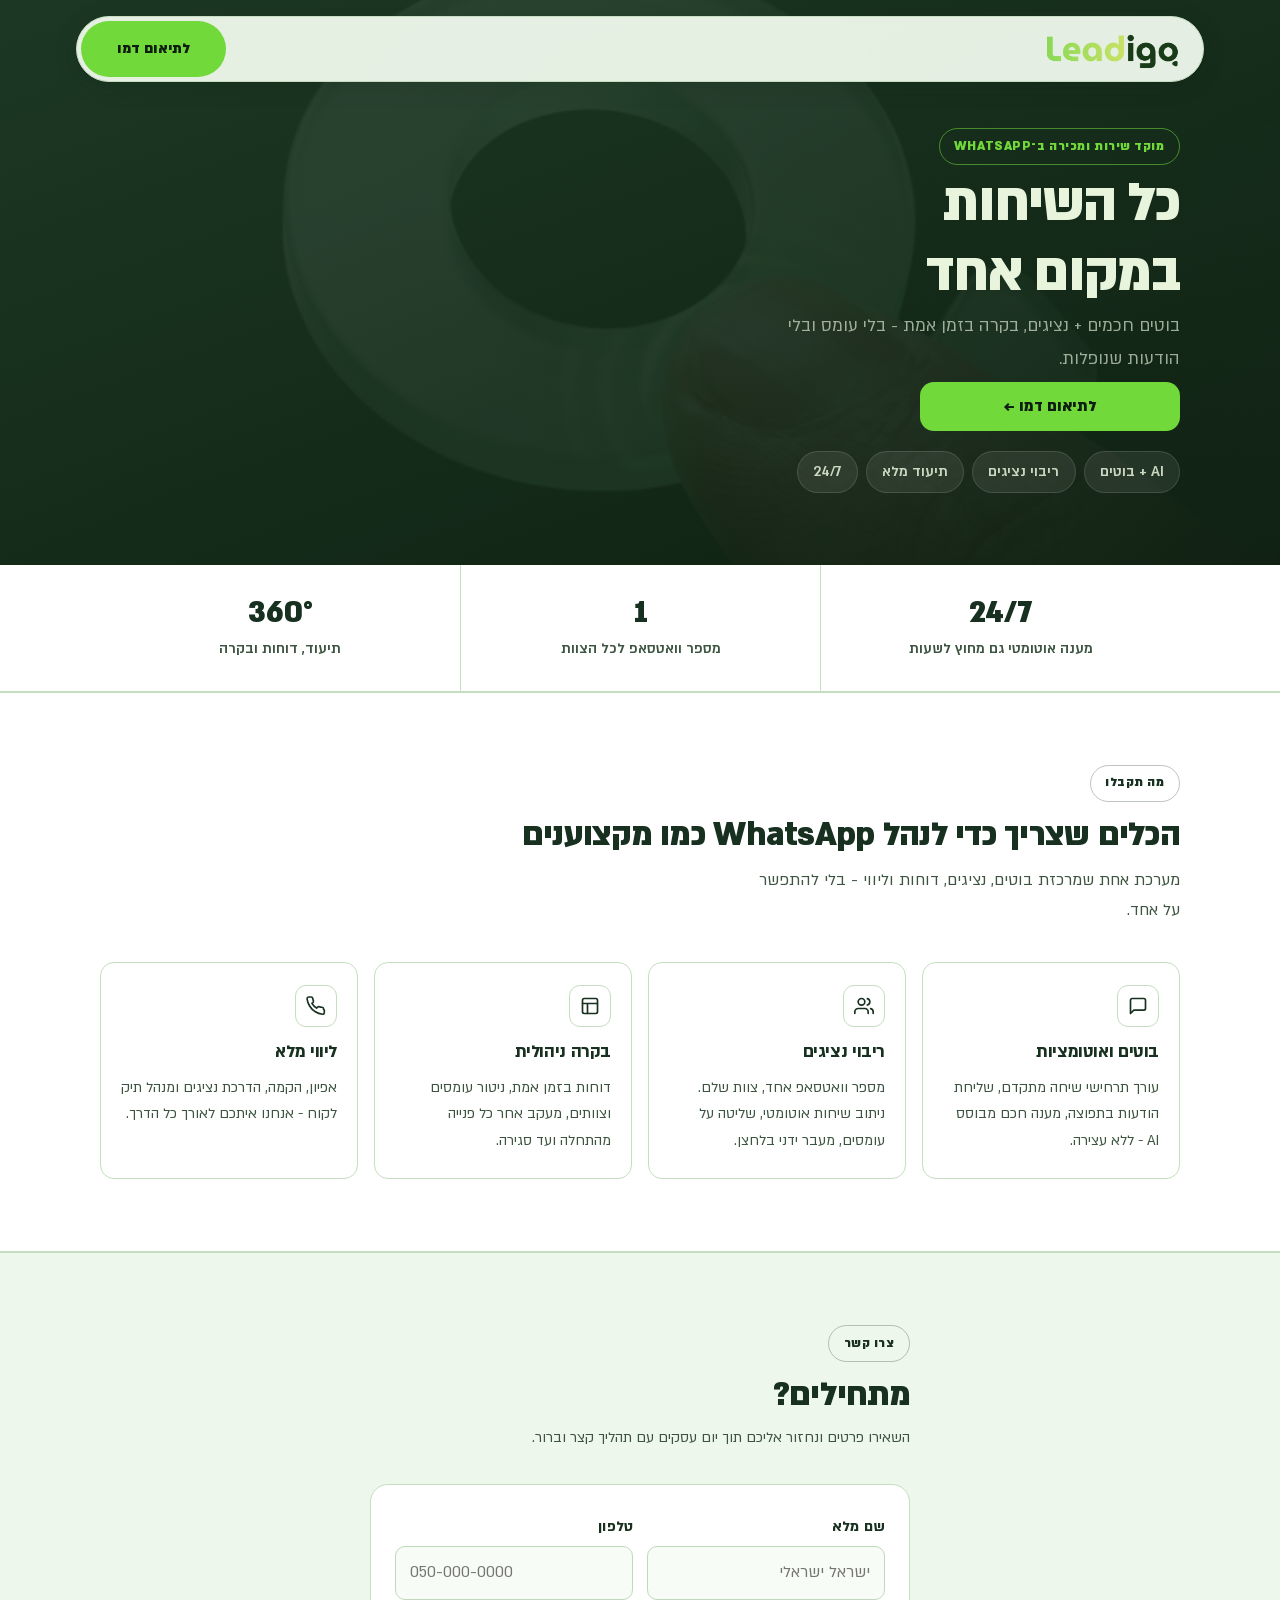
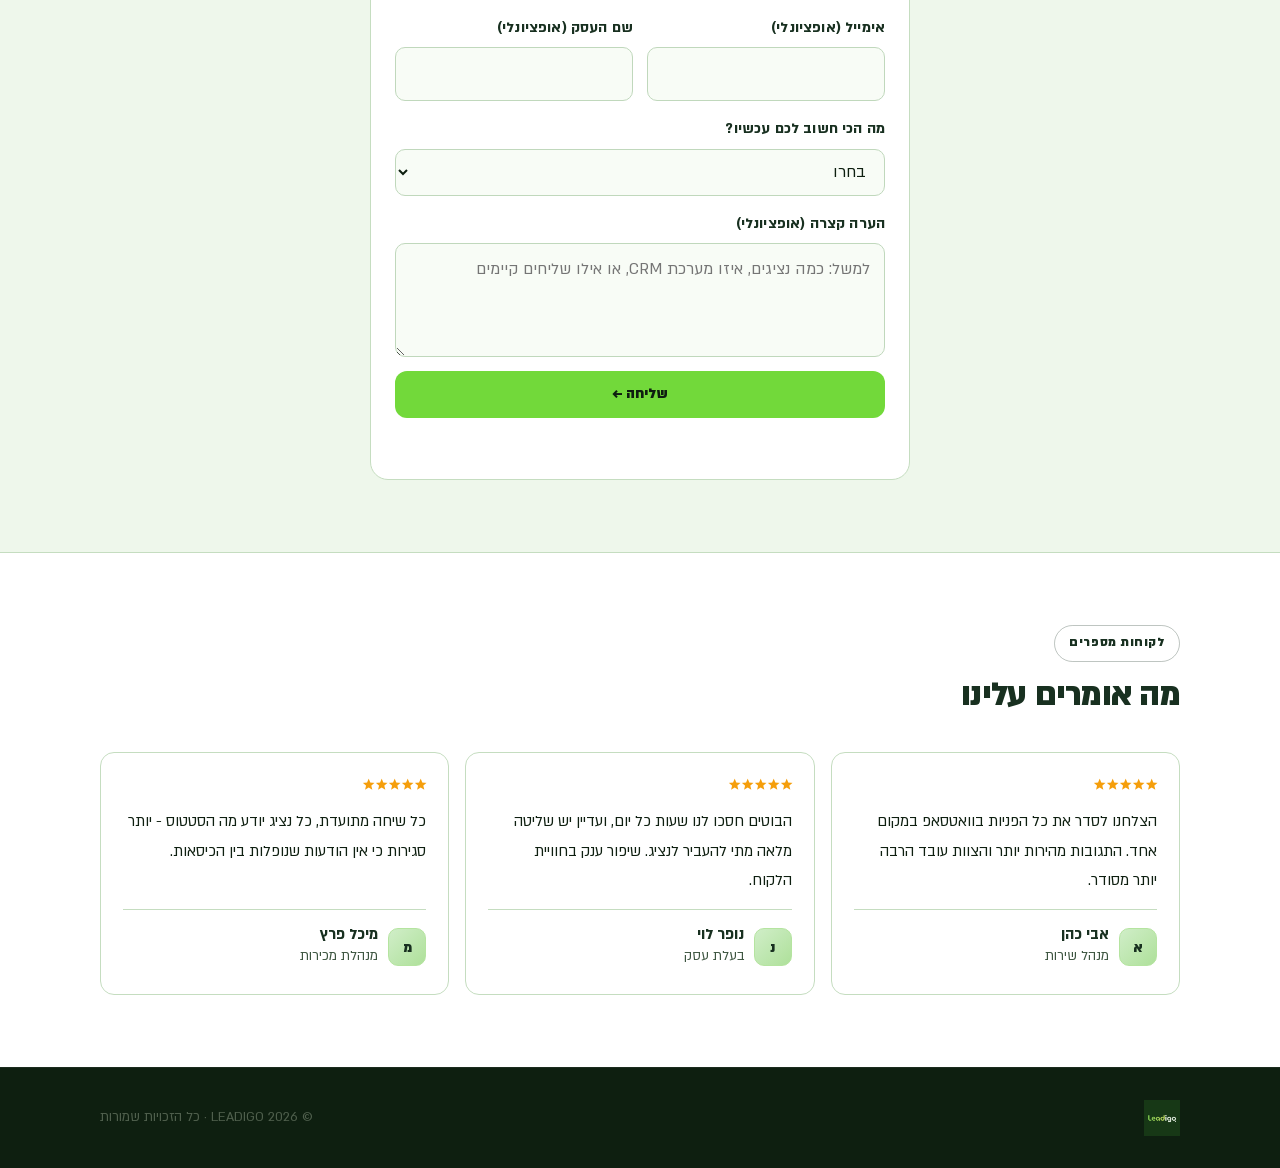
==== index.html @ 232fa050 "restructure: flatten develop_folder/Leadigo/ to repo root Files were nested two levels deep under de" ====
<!DOCTYPE html>
<html lang="he" dir="rtl">
  <head>
    <meta charset="UTF-8" />
    <meta name="viewport" content="width=device-width, initial-scale=1.0" />
    <meta name="description" content="LEADIGO - מערכת חכמה לניהול שירות ומכירה ב-WhatsApp: בוטים, אוטומציות, ריבוי נציגים, שליטה ובקרה." />
    <title>LEADIGO | מערכת לניהול שירות ומכירה ב-WhatsApp</title>
    <link rel="icon" type="image/png" href="images/brand/logo_icon_on_white.png" />
    <link rel="preconnect" href="https://fonts.googleapis.com" />
    <link rel="preconnect" href="https://fonts.gstatic.com" crossorigin />
    <link href="https://fonts.googleapis.com/css2?family=Heebo:wght@400;500;600;700;800;900&display=swap" rel="stylesheet" />
    <link rel="stylesheet" href="css/styles.css" />
  </head>
  <body>
    <a class="skip-link" href="#main">דלג לתוכן</a>

    <!-- ── Header ── -->
    <header class="site-header">
      <div class="header__inner">
        <a class="logo" href="/" aria-label="LEADIGO">
          <img class="logo__wordmark" src="images/brand/logo_wordmark_color.png" alt="Leadigo" />
        </a>
        <a class="btn btn--primary btn--sm" href="#lead">לתיאום דמו</a>
      </div>
    </header>

    <main id="main">

      <!-- ── Hero ── -->
      <section class="hero" aria-labelledby="hero-title">
        <div class="container hero__inner">
          <div class="hero__content">
            <p class="eyebrow">מוקד שירות ומכירה ב־WhatsApp</p>
            <h1 id="hero-title">כל השיחות<br>במקום אחד</h1>
            <p class="hero__sub">בוטים חכמים + נציגים, בקרה בזמן אמת - בלי עומס ובלי הודעות שנופלות.</p>
            <a class="btn btn--primary btn--hero" href="#lead">לתיאום דמו ←</a>
            <ul class="hero__chips" role="list">
              <li>AI + בוטים</li>
              <li>ריבוי נציגים</li>
              <li>תיעוד מלא</li>
              <li>24/7</li>
            </ul>
          </div>
        </div>
      </section>

      <!-- ── Stats ── -->
      <section class="stats-bar" aria-label="מספרי מפתח">
        <div class="container stats-bar__row">
          <div class="stat-item">
            <span class="stat-item__num">24/7</span>
            <span class="stat-item__label">מענה אוטומטי גם מחוץ לשעות</span>
          </div>
          <div class="stat-item">
            <span class="stat-item__num">1</span>
            <span class="stat-item__label">מספר וואטסאפ לכל הצוות</span>
          </div>
          <div class="stat-item">
            <span class="stat-item__num">360°</span>
            <span class="stat-item__label">תיעוד, דוחות ובקרה</span>
          </div>
        </div>
      </section>

      <!-- ── Features ── -->
      <section class="section features" aria-labelledby="features-title">
        <div class="container">
          <p class="eyebrow eyebrow--dark">מה תקבלו</p>
          <h2 id="features-title">הכלים שצריך כדי לנהל WhatsApp כמו מקצוענים</h2>
          <p class="section__sub">מערכת אחת שמרכזת בוטים, נציגים, דוחות וליווי - בלי להתפשר על אחד.</p>
          <div class="features__grid">

            <article class="feat-card">
              <div class="feat-card__icon-wrap">
                <svg viewBox="0 0 24 24" fill="none" stroke="currentColor" stroke-width="2" stroke-linecap="round" stroke-linejoin="round" aria-hidden="true"><path d="M21 15a2 2 0 0 1-2 2H7l-4 4V5a2 2 0 0 1 2-2h14a2 2 0 0 1 2 2z"/></svg>
              </div>
              <h3>בוטים ואוטומציות</h3>
              <p>עורך תרחישי שיחה מתקדם, שליחת הודעות בתפוצה, מענה חכם מבוסס AI - ללא עצירה.</p>
            </article>

            <article class="feat-card">
              <div class="feat-card__icon-wrap">
                <svg viewBox="0 0 24 24" fill="none" stroke="currentColor" stroke-width="2" stroke-linecap="round" stroke-linejoin="round" aria-hidden="true"><path d="M17 21v-2a4 4 0 0 0-4-4H5a4 4 0 0 0-4 4v2"/><circle cx="9" cy="7" r="4"/><path d="M23 21v-2a4 4 0 0 0-3-3.87M16 3.13a4 4 0 0 1 0 7.75"/></svg>
              </div>
              <h3>ריבוי נציגים</h3>
              <p>מספר וואטסאפ אחד, צוות שלם. ניתוב שיחות אוטומטי, שליטה על עומסים, מעבר ידני בלחצן.</p>
            </article>

            <article class="feat-card">
              <div class="feat-card__icon-wrap">
                <svg viewBox="0 0 24 24" fill="none" stroke="currentColor" stroke-width="2" stroke-linecap="round" stroke-linejoin="round" aria-hidden="true"><rect x="3" y="3" width="18" height="18" rx="2"/><path d="M3 9h18M9 21V9"/></svg>
              </div>
              <h3>בקרה ניהולית</h3>
              <p>דוחות בזמן אמת, ניטור עומסים וצוותים, מעקב אחר כל פנייה מהתחלה ועד סגירה.</p>
            </article>

            <article class="feat-card">
              <div class="feat-card__icon-wrap">
                <svg viewBox="0 0 24 24" fill="none" stroke="currentColor" stroke-width="2" stroke-linecap="round" stroke-linejoin="round" aria-hidden="true"><path d="M22 16.92v3a2 2 0 0 1-2.18 2 19.79 19.79 0 0 1-8.63-3.07A19.5 19.5 0 0 1 4.36 12 19.79 19.79 0 0 1 1.29 3.33 2 2 0 0 1 3.11 1.2h3a2 2 0 0 1 2 1.72c.127.96.361 1.903.7 2.81a2 2 0 0 1-.45 2.11L7.09 8.91a16 16 0 0 0 5.61 5.61l1.27-1.27a2 2 0 0 1 2.11-.45c.907.339 1.85.573 2.81.7A2 2 0 0 1 21 15.92z"/></svg>
              </div>
              <h3>ליווי מלא</h3>
              <p>אפיון, הקמה, הדרכת נציגים ומנהל תיק לקוח - אנחנו איתכם לאורך כל הדרך.</p>
            </article>

          </div>
        </div>
      </section>

      <!-- ── Lead Form ── -->
      <section class="form-section" id="lead" aria-labelledby="lead-title">
        <div class="container form-section__inner">
          <p class="eyebrow eyebrow--dark">צרו קשר</p>
          <h2 id="lead-title">מתחילים?</h2>
          <p class="form-section__sub">השאירו פרטים ונחזור אליכם תוך יום עסקים עם תהליך קצר וברור.</p>
          <form class="form" id="contact-form" novalidate>
            <label class="field">
              <span>שם מלא</span>
              <input name="name" type="text" autocomplete="name" required placeholder="ישראל ישראלי" />
            </label>
            <label class="field">
              <span>טלפון</span>
              <input name="phone" type="tel" autocomplete="tel" inputmode="tel" required placeholder="050-000-0000" />
            </label>
            <label class="field">
              <span>אימייל (אופציונלי)</span>
              <input name="email" type="email" autocomplete="email" />
            </label>
            <label class="field">
              <span>שם העסק (אופציונלי)</span>
              <input name="business" type="text" autocomplete="organization" />
            </label>
            <label class="field field--full">
              <span>מה הכי חשוב לכם עכשיו?</span>
              <select name="focus" required>
                <option value="" selected disabled>בחרו</option>
                <option value="retention">שימור לקוחות / נטישה</option>
                <option value="automations">אוטמציות ומבצעים</option>
                <option value="support">מוקד שירות / ריבוי נציגים</option>
                <option value="overview">הכל - רוצים תמונת מצב</option>
              </select>
            </label>
            <label class="field field--full">
              <span>הערה קצרה (אופציונלי)</span>
              <textarea name="note" rows="3" placeholder="למשל: כמה נציגים, איזו מערכת CRM, או אילו שליחים קיימים"></textarea>
            </label>
            <div class="field--full">
              <button class="btn btn--primary btn--block" type="submit">שליחה ←</button>
            </div>
            <p class="form__status" id="form-status" role="status" aria-live="polite"></p>
            <p class="form__fallback" id="form-fallback-tel" hidden>
              <a class="form-fallback__link" href="tel:+972502203450" dir="ltr">או התקשרו: +972-50-220-3450</a>
            </p>
          </form>
        </div>
      </section>

      <!-- ── Testimonials ── -->
      <section class="section testimonials" aria-label="ביקורות לקוחות">
        <div class="container">
          <p class="eyebrow eyebrow--dark">לקוחות מספרים</p>
          <h2 class="section__title">מה אומרים עלינו</h2>
          <div class="reviews">

            <article class="review">
              <div class="stars" aria-label="דירוג 5 מתוך 5">
                <span class="star">★</span><span class="star">★</span><span class="star">★</span><span class="star">★</span><span class="star">★</span>
              </div>
              <p class="review__text">הצלחנו לסדר את כל הפניות בוואטסאפ במקום אחד. התגובות מהירות יותר והצוות עובד הרבה יותר מסודר.</p>
              <div class="review__author">
                <span class="review__avatar" aria-hidden="true">א</span>
                <div>
                  <p class="review__name">אבי כהן</p>
                  <p class="review__role">מנהל שירות</p>
                </div>
              </div>
            </article>

            <article class="review">
              <div class="stars" aria-label="דירוג 5 מתוך 5">
                <span class="star">★</span><span class="star">★</span><span class="star">★</span><span class="star">★</span><span class="star">★</span>
              </div>
              <p class="review__text">הבוטים חסכו לנו שעות כל יום, ועדיין יש שליטה מלאה מתי להעביר לנציג. שיפור ענק בחוויית הלקוח.</p>
              <div class="review__author">
                <span class="review__avatar" aria-hidden="true">נ</span>
                <div>
                  <p class="review__name">נופר לוי</p>
                  <p class="review__role">בעלת עסק</p>
                </div>
              </div>
            </article>

            <article class="review">
              <div class="stars" aria-label="דירוג 5 מתוך 5">
                <span class="star">★</span><span class="star">★</span><span class="star">★</span><span class="star">★</span><span class="star">★</span>
              </div>
              <p class="review__text">כל שיחה מתועדת, כל נציג יודע מה הסטטוס - יותר סגירות כי אין הודעות שנופלות בין הכיסאות.</p>
              <div class="review__author">
                <span class="review__avatar" aria-hidden="true">מ</span>
                <div>
                  <p class="review__name">מיכל פרץ</p>
                  <p class="review__role">מנהלת מכירות</p>
                </div>
              </div>
            </article>

          </div>
        </div>
      </section>

    </main>

    <!-- ── Footer ── -->
    <footer class="site-footer">
      <div class="container footer__inner">
        <a class="logo logo--footer" href="/" aria-label="LEADIGO">
          <img src="images/brand/logo_wordmark_on_dark.png" alt="LEADIGO" class="footer__wordmark" width="220" />
        </a>
        <p class="footer__copy">© <span id="y"></span> LEADIGO · כל הזכויות שמורות</p>
      </div>
    </footer>

    <script src="js/main.js" defer></script>
  </body>
</html>
---- css/styles.css ----
/* ━━━━━━━━━━━━━━━━━━━━━━━━━━━━━━━━━━━━
   LEADIGO — Mobile-first landing page
   ━━━━━━━━━━━━━━━━━━━━━━━━━━━━━━━━━━━━ */

/* Almoni — HaGilda. Files live in /images/brand/. */
@font-face {
  font-family: "Almoni";
  font-weight: 400;
  font-style: normal;
  font-display: swap;
  src: url("../images/brand/almoni-regular-aaa.woff2") format("woff2");
}
@font-face {
  font-family: "Almoni";
  font-weight: 600;
  font-style: normal;
  font-display: swap;
  src: url("../images/brand/almoni-demibold-aaa.woff2") format("woff2");
}
@font-face {
  font-family: "Almoni";
  font-weight: 700;
  font-style: normal;
  font-display: swap;
  src: url("../images/brand/almoni-bold-aaa.woff2") format("woff2");
}
@font-face {
  font-family: "Almoni";
  font-weight: 800 900;
  font-style: normal;
  font-display: swap;
  src: url("../images/brand/Almoni ML v5 AAA UltraBold.woff2") format("woff2");
}

:root {
  --green-dark:    #183020;
  --green-deep:    #0e1f10;
  --green-lime:    #72d93a;
  --green-pale:    #eef7eb;
  --green-wash:    #e4f2de;
  --green-border:  #c5ddc0;
  --cream:         #e8f5dc;
  --cream-dim:     rgba(232, 245, 220, 0.65);
  --white:         #ffffff;
  --text:          #0e1f10;
  --text-muted:    #3d5540;
  --shadow:        0 8px 28px rgba(14, 31, 16, 0.11);
  --shadow-sm:     0 4px 14px rgba(14, 31, 16, 0.07);
  --ring:          0 0 0 3px rgba(114, 217, 58, 0.30);
  --radius:        14px;
  --max:           1080px;
}

/* ── Reset ── */
*, *::before, *::after { box-sizing: border-box; }
html { scroll-behavior: smooth; }

body {
  margin: 0;
  font-family: "Almoni", "Heebo", system-ui, sans-serif;
  font-size: 16px;
  line-height: 1.7;
  color: var(--text);
  background: var(--green-pale);
  -webkit-font-smoothing: antialiased;
  padding-top: 0;
}

img, svg { max-width: 100%; height: auto; display: block; }
a { color: inherit; text-underline-offset: 0.2em; }
p { margin: 0; }
h1, h2, h3 { margin: 0; line-height: 1.15; letter-spacing: -0.02em; }

.container {
  width: min(100% - 32px, var(--max));
  margin-inline: auto;
}

.skip-link {
  position: absolute;
  inset-inline-start: 10px;
  top: 10px;
  padding: 0.5rem 0.75rem;
  background: #000;
  color: #fff;
  border-radius: 8px;
  transform: translateY(-200%);
  z-index: 1000;
}
.skip-link:focus { transform: translateY(0); }

/* ── Typography scale ── */
h1 {
  font-size: clamp(2.4rem, 9vw, 3.8rem);
  font-weight: 900;
  color: var(--cream);
}
h2 {
  font-size: clamp(1.65rem, 5vw, 2.3rem);
  font-weight: 800;
  color: var(--green-dark);
}
h3 {
  font-size: 1.2rem;
  font-weight: 700;
  color: var(--green-dark);
}
.section__title {
  font-size: clamp(1.65rem, 5vw, 2.3rem);
  font-weight: 800;
  color: var(--green-dark);
}

/* ── Eyebrow label ── */
.eyebrow {
  display: inline-flex;
  align-items: center;
  font-size: 0.875rem;
  font-weight: 800;
  letter-spacing: 0.04em;
  text-transform: uppercase;
  border-radius: 999px;
  padding: 0.35rem 0.9rem;
  width: fit-content;
  /* hero variant — light on dark */
  color: var(--green-lime);
  background: transparent;
  border: 1.5px solid rgba(114, 217, 58, 0.55);
}
.eyebrow--dark {
  color: var(--green-dark);
  background: transparent;
  border-color: rgba(24, 48, 32, 0.28);
}

/* ── Buttons ── */
.btn {
  display: inline-flex;
  align-items: center;
  justify-content: center;
  gap: 0.45rem;
  border: none;
  border-radius: 12px;
  padding: 0.8rem 1.4rem;
  font-family: inherit;
  font-size: 0.95rem;
  font-weight: 800;
  line-height: 1;
  cursor: pointer;
  text-decoration: none;
  white-space: nowrap;
  transition: transform 0.12s ease, box-shadow 0.14s ease, filter 0.12s ease;
}
.btn:focus-visible { outline: none; box-shadow: var(--ring); }

.btn--primary {
  background: var(--green-lime);
  color: var(--green-deep);
}
.btn--primary:hover {
  filter: brightness(1.06);
  transform: translateY(-1px);
}
.btn--primary:active { transform: translateY(0); }

.btn--sm {
  padding: 0.55rem 1rem;
  font-size: 0.88rem;
  border-radius: 10px;
}
.btn--hero {
  width: 100%;
  padding: 1rem 1.5rem;
  font-size: 1.05rem;
  border-radius: 14px;
}
.btn--block {
  width: 100%;
  padding: 0.95rem;
  font-size: 1rem;
  border-radius: 12px;
}

@media (min-width: 480px) {
  .btn--hero { width: auto; min-width: 260px; }
}

/* ━━━━━━━━━━━━━━━━━━━━━━━━━━━━━━━━━━━━
   HEADER
   ━━━━━━━━━━━━━━━━━━━━━━━━━━━━━━━━━━━━ */
.site-header {
  position: fixed;
  top: 16px;
  left: 50%;
  transform: translateX(-50%);
  z-index: 100;
  width: calc(100% - 48px);
  max-width: calc(var(--max) + 48px);
  border-radius: 999px;
  background: rgba(238, 247, 235, 0.96);
  backdrop-filter: blur(16px);
  -webkit-backdrop-filter: blur(16px);
  border: 1px solid var(--green-border);
  box-shadow: 0 4px 24px rgba(14, 31, 16, 0.12), 0 1px 4px rgba(14, 31, 16, 0.06);
}
.header__inner {
  position: relative;
  display: flex;
  align-items: center;
  width: 100%;
  height: 64px;
  padding-inline-start: 24px;
  padding-inline-end: 0;
}
.site-header .btn {
  position: absolute;
  top: 4px;
  bottom: 4px;
  inset-inline-end: 4px;
  height: auto;
  border-radius: 999px;
  padding: 0 2.25rem;
  font-size: 1rem;
  font-weight: 800;
  display: inline-flex;
  align-items: center;
}

/* ── Logo ── */
.logo {
  display: flex;
  align-items: center;
  gap: 8px;
  text-decoration: none;
  flex-shrink: 0;
}
.logo__wordmark {
  height: 52px;
  width: auto;
  display: block;
  flex-shrink: 0;
}
.logo__icon {
  width: 42px;
  height: 42px;
  border-radius: 10px;
  object-fit: cover;
  flex-shrink: 0;
}
.logo__icon--sm {
  width: 26px;
  height: 26px;
  border-radius: 6px;
}
.logo__name {
  font-size: 1.6rem;
  font-weight: 900;
  color: var(--green-dark);
  letter-spacing: -0.03em;
  line-height: 1;
}
.logo__name--light {
  color: var(--cream);
}
.logo__lead { color: var(--green-lime); }

/* ━━━━━━━━━━━━━━━━━━━━━━━━━━━━━━━━━━━━
   HERO
   ━━━━━━━━━━━━━━━━━━━━━━━━━━━━━━━━━━━━ */
.hero {
  background:
    linear-gradient(160deg, rgba(28,56,36,0.91) 0%, rgba(14,31,16,0.91) 100%),
    url("../images/hero.png") center / cover no-repeat;
  padding-top: calc(64px + 16px + 48px);
  padding-bottom: 72px;
}
.hero__inner {
  display: flex;
  flex-direction: column;
  align-items: flex-start;
  gap: 18px;
}
.hero h1 {
  max-width: 14ch;
  margin-top: 4px;
}
.hero__sub {
  font-size: 1.2rem;
  font-weight: 500;
  color: var(--cream-dim);
  max-width: 42ch;
  line-height: 1.75;
}
.hero .btn--hero { margin-top: 6px; }
.hero__chips {
  list-style: none;
  margin: 20px 0 0;
  padding: 0;
  display: flex;
  flex-wrap: wrap;
  gap: 8px;
}
.hero__chips li {
  font-size: 1rem;
  font-weight: 600;
  color: rgba(232, 245, 220, 0.85);
  background: rgba(255, 255, 255, 0.08);
  border: 1px solid rgba(255, 255, 255, 0.13);
  border-radius: 999px;
  padding: 0.4rem 0.95rem;
}

/* ━━━━━━━━━━━━━━━━━━━━━━━━━━━━━━━━━━━━
   STATS BAR
   ━━━━━━━━━━━━━━━━━━━━━━━━━━━━━━━━━━━━ */
.stats-bar {
  background: var(--white);
  border-bottom: 1px solid var(--green-border);
}
.stats-bar__row {
  display: grid;
  grid-template-columns: repeat(3, 1fr);
}
.stat-item {
  padding: 28px 16px;
  text-align: center;
}
.stat-item:not(:last-child) {
  border-inline-end: 1px solid var(--green-border);
}
.stat-item__num {
  display: block;
  font-size: clamp(1.6rem, 4vw, 2.2rem);
  font-weight: 900;
  color: var(--green-dark);
  line-height: 1.1;
  margin-bottom: 4px;
}
.stat-item__label {
  font-size: 1rem;
  font-weight: 600;
  color: var(--text-muted);
  line-height: 1.4;
}

/* ━━━━━━━━━━━━━━━━━━━━━━━━━━━━━━━━━━━━
   FEATURES
   ━━━━━━━━━━━━━━━━━━━━━━━━━━━━━━━━━━━━ */
.section { padding: 72px 0; }

.features { background: var(--white); border-top: 1px solid var(--green-border); }
.features h2 { margin-top: 12px; }
.section__sub {
  font-size: 1.1rem;
  color: var(--text-muted);
  margin-top: 10px;
  max-width: 48ch;
  line-height: 1.7;
}

.features__grid {
  display: grid;
  grid-template-columns: 1fr 1fr;
  gap: 14px;
  margin-top: 36px;
}
@media (min-width: 860px) {
  .features__grid { grid-template-columns: repeat(4, 1fr); gap: 16px; }
}

.feat-card {
  background: transparent;
  border: 1.5px solid var(--green-border);
  border-radius: var(--radius);
  padding: 22px 20px 24px;
  display: flex;
  flex-direction: column;
  gap: 12px;
}
.feat-card__icon-wrap {
  width: 42px;
  height: 42px;
  border-radius: 11px;
  background: transparent;
  border: 1.5px solid var(--green-border);
  display: flex;
  align-items: center;
  justify-content: center;
  flex-shrink: 0;
}
.feat-card__icon-wrap svg {
  width: 20px;
  height: 20px;
  stroke: var(--green-dark);
}
.feat-card h3 { margin-top: 2px; }
.feat-card p {
  font-size: 1rem;
  color: var(--text-muted);
  line-height: 1.65;
  flex: 1;
}

/* ━━━━━━━━━━━━━━━━━━━━━━━━━━━━━━━━━━━━
   FORM SECTION
   ━━━━━━━━━━━━━━━━━━━━━━━━━━━━━━━━━━━━ */
.form-section {
  background: var(--green-pale);
  border-top: 2px solid var(--green-border);
  padding: 72px 0;
}
.form-section__inner {
  max-width: 540px;
  margin-inline: auto;
}
.form-section__inner h2 { margin-top: 12px; }
.form-section__sub {
  font-size: 1rem;
  color: var(--text-muted);
  margin-top: 8px;
  margin-bottom: 32px;
  line-height: 1.7;
}

.form {
  background: var(--white);
  border: 1.5px solid var(--green-border);
  border-radius: 18px;
  padding: 24px 20px;
  display: grid;
  grid-template-columns: 1fr;
  gap: 14px;
}
@media (min-width: 460px) {
  .form { grid-template-columns: 1fr 1fr; padding: 28px 24px; }
  .field--full { grid-column: 1 / -1; }
}

.field {
  display: flex;
  flex-direction: column;
  gap: 6px;
}
.field span {
  font-size: 1rem;
  font-weight: 700;
  color: var(--green-dark);
  letter-spacing: 0.01em;
}
input, select, textarea {
  font: inherit;
  font-size: 1.1rem;
  border: 1.5px solid #c0d8bc;
  border-radius: 10px;
  padding: 0.7rem 0.85rem;
  background: #f8fcf6;
  color: var(--text);
  width: 100%;
  transition: border-color 0.15s, box-shadow 0.15s, background 0.15s;
}
input:focus, select:focus, textarea:focus {
  outline: none;
  border-color: var(--green-dark);
  box-shadow: var(--ring);
  background: var(--white);
}
textarea { resize: vertical; min-height: 80px; }
select { cursor: pointer; }

.form__status {
  grid-column: 1 / -1;
  font-size: 0.95rem;
  font-weight: 700;
  color: var(--green-dark);
  min-height: 1.2rem;
  text-align: center;
}
.form__fallback {
  grid-column: 1 / -1;
  text-align: center;
  font-size: 0.98rem;
}
.form-fallback__link {
  font-weight: 800;
  color: var(--green-dark);
  text-decoration: underline;
  text-underline-offset: 0.2em;
}

/* ━━━━━━━━━━━━━━━━━━━━━━━━━━━━━━━━━━━━
   TESTIMONIALS
   ━━━━━━━━━━━━━━━━━━━━━━━━━━━━━━━━━━━━ */
.testimonials { background: var(--white); border-top: 1px solid var(--green-border); }
.testimonials .section__title { margin-top: 12px; }

.reviews {
  display: grid;
  grid-template-columns: 1fr;
  gap: 16px;
  margin-top: 36px;
}
@media (min-width: 680px) {
  .reviews { grid-template-columns: repeat(3, 1fr); }
}

.review {
  background: transparent;
  border: 1.5px solid var(--green-border);
  border-radius: var(--radius);
  padding: 24px 22px;
  display: flex;
  flex-direction: column;
  gap: 14px;
}
.stars {
  display: flex;
  gap: 2px;
}
.star {
  color: #f59e0b;
  font-size: 1rem;
  line-height: 1;
}
.review__text {
  font-size: 1.05rem;
  font-weight: 500;
  color: var(--text);
  line-height: 1.75;
  flex: 1;
}
.review__author {
  display: flex;
  align-items: center;
  gap: 10px;
  padding-top: 14px;
  border-top: 1px solid var(--green-border);
  margin-top: auto;
}
.review__avatar {
  width: 38px;
  height: 38px;
  border-radius: 10px;
  background: linear-gradient(135deg, #d0eec8, #aee09a);
  border: 1px solid #b5e4a0;
  display: flex;
  align-items: center;
  justify-content: center;
  font-weight: 900;
  font-size: 1rem;
  color: var(--green-dark);
  flex-shrink: 0;
}
.review__name {
  font-size: 1.05rem;
  font-weight: 700;
  color: var(--green-dark);
  line-height: 1.2;
  margin: 0;
}
.review__role {
  font-size: 0.95rem;
  color: var(--text-muted);
  font-weight: 500;
  margin: 0;
}

/* ━━━━━━━━━━━━━━━━━━━━━━━━━━━━━━━━━━━━
   FOOTER
   ━━━━━━━━━━━━━━━━━━━━━━━━━━━━━━━━━━━━ */
.site-footer {
  background: var(--green-deep);
  padding: 32px 0;
  border-top: 1px solid rgba(255, 255, 255, 0.06);
}
.footer__inner {
  display: flex;
  align-items: center;
  justify-content: space-between;
  flex-wrap: wrap;
  gap: 12px;
}
.logo--footer { gap: 7px; }
.footer__wordmark {
  height: 36px;
  width: auto;
  display: block;
  opacity: 0.9;
}
.footer__copy {
  font-size: 0.95rem;
  color: rgba(232, 245, 220, 0.30);
  margin: 0;
}

/* ━━━━━━━━━━━━━━━━━━━━━━━━━━━━━━━━━━━━
   REDUCED MOTION
   ━━━━━━━━━━━━━━━━━━━━━━━━━━━━━━━━━━━━ */
@media (prefers-reduced-motion: reduce) {
  html { scroll-behavior: auto; }
  .btn { transition: none; }
  .btn--primary:hover { transform: none; filter: none; }
}

/* ━━━━━━━━━━━━━━━━━━━━━━━━━━━━━━━━━━━━
   MOBILE TWEAKS (≤479px)
   ━━━━━━━━━━━━━━━━━━━━━━━━━━━━━━━━━━━━ */
@media (max-width: 479px) {

  /* 1. Header — shrink wordmark, make CTA a normal small pill */
  .site-header { top: 24px; width: calc(100% - 32px); }
  .header__inner {
    height: 56px;
    padding-inline-start: 16px;
    padding-inline-end: 8px;
    justify-content: space-between;
    gap: 8px;
  }
  .logo__wordmark { height: 36px; }

  /* 2. Hero chips — 2x2 balanced grid */
  .hero__chips {
    display: grid;
    grid-template-columns: 1fr 1fr;
    gap: 8px;
    margin-top: 16px;
  }
  .hero__chips li {
    text-align: center;
    padding: 0.45rem 0.5rem;
    font-size: 0.95rem;
  }

  /* 3. Tighten hero bottom + stats spacing */
  .hero {
    padding-top: calc(56px + 24px + 40px);
    padding-bottom: 40px;
  }
  .stat-item { padding: 18px 8px; }
  .stat-item__label { font-size: 0.85rem; line-height: 1.35; }

  /* 4. Hero CTA — slightly trimmer, still full-width for tap target */
  .btn--hero { padding: 0.85rem 1.5rem; font-size: 1rem; }
}
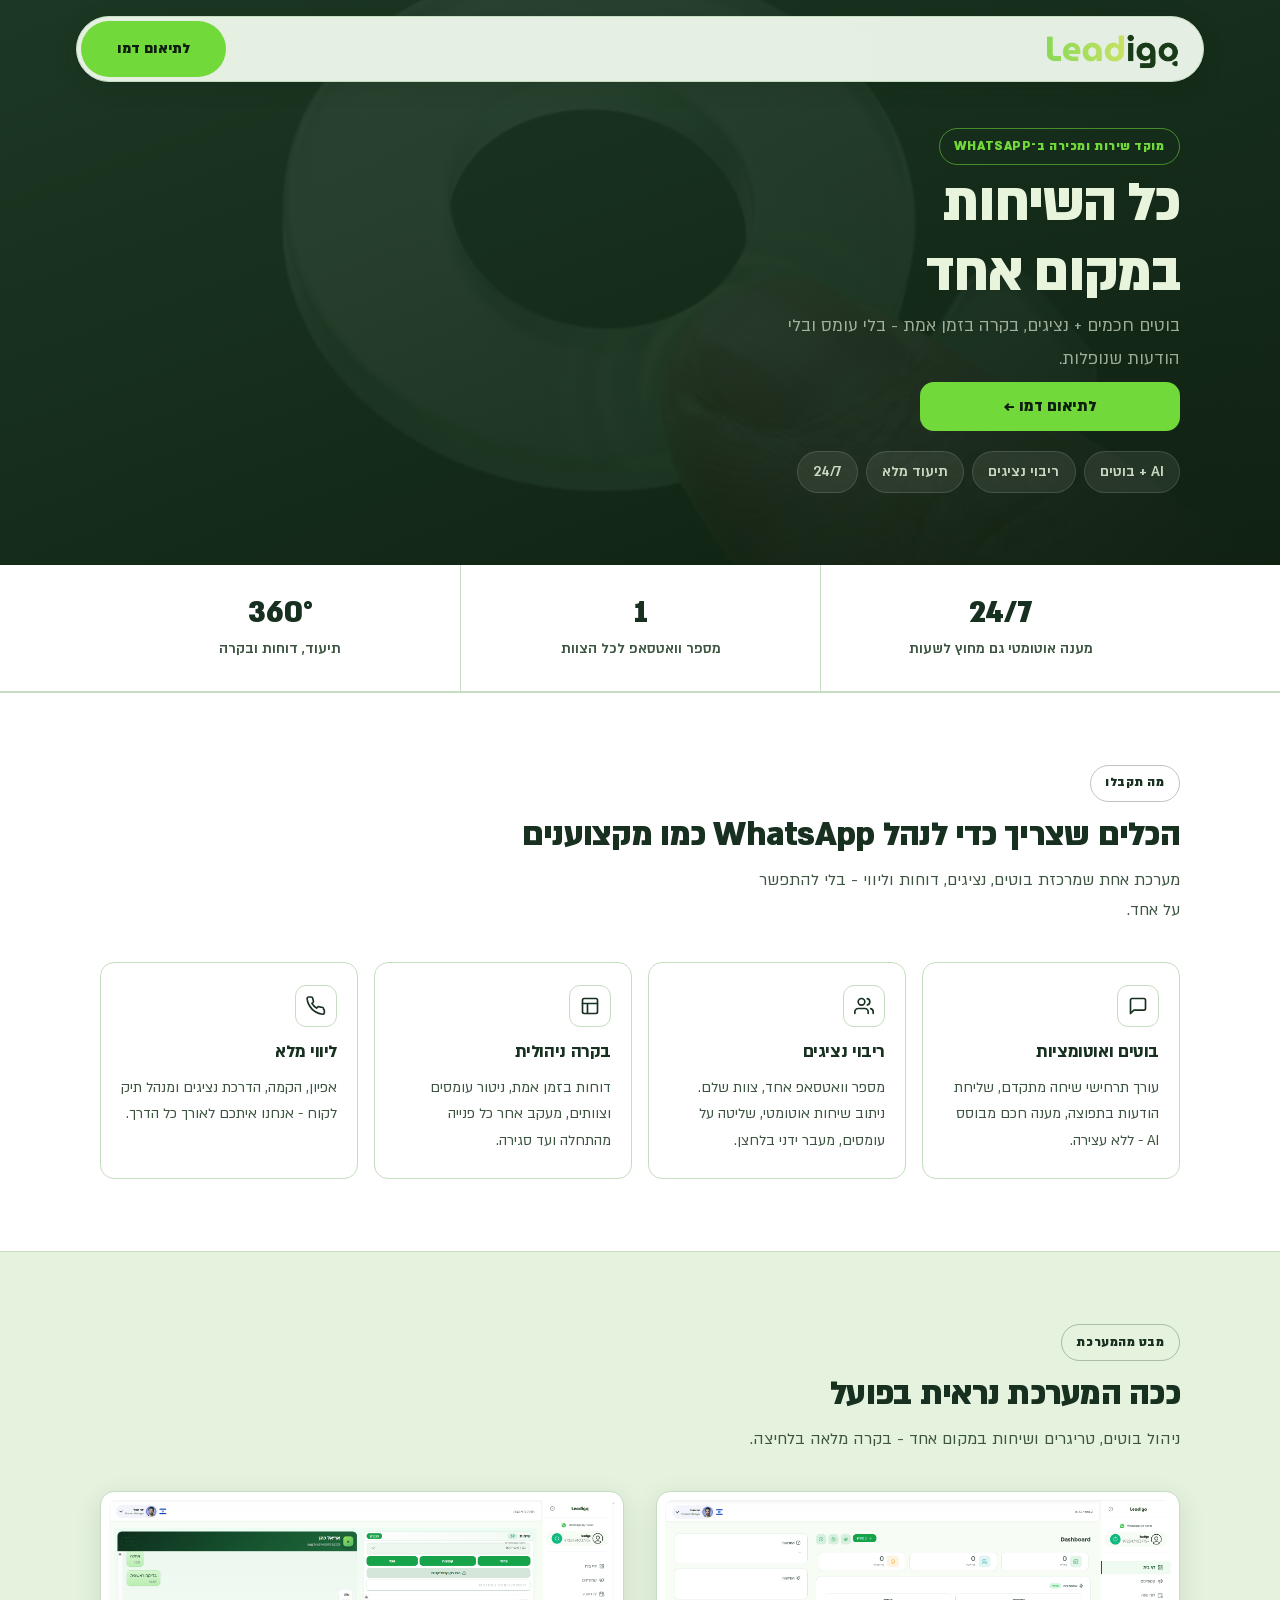
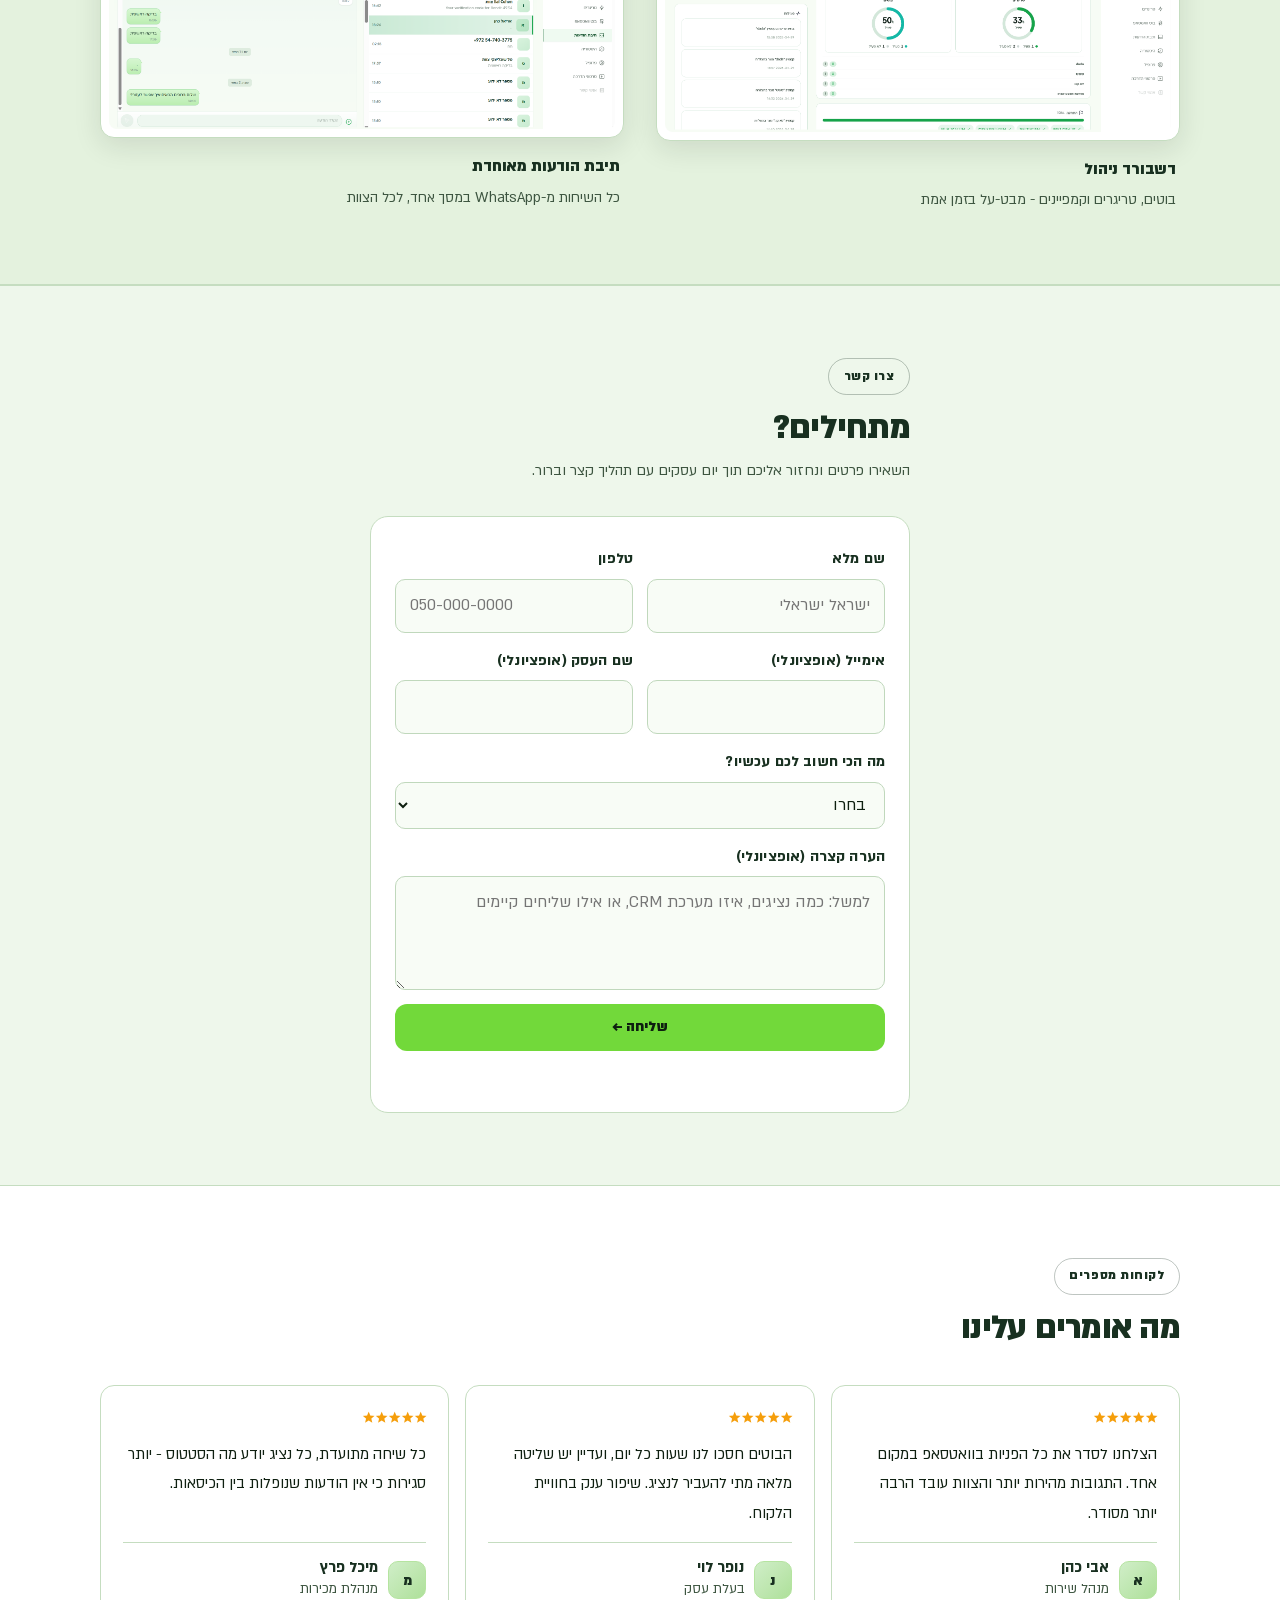
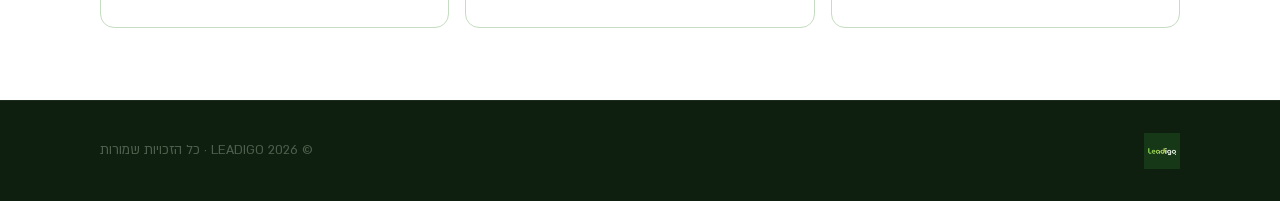
==== commit 4c23542b: "add product preview section with two app screenshots New section between Features and Lead Form that" ====
--- a/index.html
+++ b/index.html
@@ -106,6 +106,38 @@
         </div>
       </section>
 
+      <!-- ── Product Preview ── -->
+      <section class="section product-preview" aria-labelledby="preview-title">
+        <div class="container">
+          <p class="eyebrow eyebrow--dark">מבט מהמערכת</p>
+          <h2 id="preview-title">ככה המערכת נראית בפועל</h2>
+          <p class="section__sub">ניהול בוטים, טריגרים ושיחות במקום אחד - בקרה מלאה בלחיצה.</p>
+          <div class="preview__grid">
+
+            <figure class="preview__item">
+              <div class="preview__frame">
+                <img src="images/screenshot-dashboard.png" alt="צילום מסך - דשבורד הניהול של LEADIGO עם סטטוס בוטים, טריגרים וקמפיינים פעילים" loading="lazy" decoding="async" />
+              </div>
+              <figcaption class="preview__caption">
+                <strong>דשבורד ניהול</strong>
+                <span>בוטים, טריגרים וקמפיינים - מבט-על בזמן אמת</span>
+              </figcaption>
+            </figure>
+
+            <figure class="preview__item">
+              <div class="preview__frame">
+                <img src="images/screenshot-inbox.png" alt="צילום מסך - תיבת ההודעות של LEADIGO עם שיחות וואטסאפ של מספר נציגים במקום אחד" loading="lazy" decoding="async" />
+              </div>
+              <figcaption class="preview__caption">
+                <strong>תיבת הודעות מאוחדת</strong>
+                <span>כל השיחות מ-WhatsApp במסך אחד, לכל הצוות</span>
+              </figcaption>
+            </figure>
+
+          </div>
+        </div>
+      </section>
+
       <!-- ── Lead Form ── -->
       <section class="form-section" id="lead" aria-labelledby="lead-title">
         <div class="container form-section__inner">
--- a/css/styles.css
+++ b/css/styles.css
@@ -402,6 +402,68 @@
 }
 
 /* ━━━━━━━━━━━━━━━━━━━━━━━━━━━━━━━━━━━━
+   PRODUCT PREVIEW
+   ━━━━━━━━━━━━━━━━━━━━━━━━━━━━━━━━━━━━ */
+.product-preview {
+  background: var(--green-wash);
+  border-top: 1px solid var(--green-border);
+}
+.product-preview h2 { margin-top: 12px; }
+
+.preview__grid {
+  display: grid;
+  grid-template-columns: 1fr;
+  gap: 28px;
+  margin-top: 36px;
+}
+@media (min-width: 860px) {
+  .preview__grid { grid-template-columns: 1fr 1fr; gap: 32px; }
+}
+
+.preview__item {
+  margin: 0;
+  display: flex;
+  flex-direction: column;
+  gap: 14px;
+}
+.preview__frame {
+  background: var(--white);
+  border: 1.5px solid var(--green-border);
+  border-radius: var(--radius);
+  padding: 8px;
+  box-shadow: var(--shadow);
+  overflow: hidden;
+  transition: transform 0.2s ease, box-shadow 0.2s ease;
+}
+.preview__frame:hover {
+  transform: translateY(-2px);
+  box-shadow: 0 12px 36px rgba(14, 31, 16, 0.14);
+}
+.preview__frame img {
+  width: 100%;
+  height: auto;
+  display: block;
+  border-radius: 8px;
+}
+.preview__caption {
+  display: flex;
+  flex-direction: column;
+  gap: 4px;
+  padding: 0 4px;
+}
+.preview__caption strong {
+  font-size: 1.1rem;
+  font-weight: 800;
+  color: var(--green-dark);
+  letter-spacing: -0.01em;
+}
+.preview__caption span {
+  font-size: 0.98rem;
+  color: var(--text-muted);
+  line-height: 1.5;
+}
+
+/* ━━━━━━━━━━━━━━━━━━━━━━━━━━━━━━━━━━━━
    FORM SECTION
    ━━━━━━━━━━━━━━━━━━━━━━━━━━━━━━━━━━━━ */
 .form-section {
